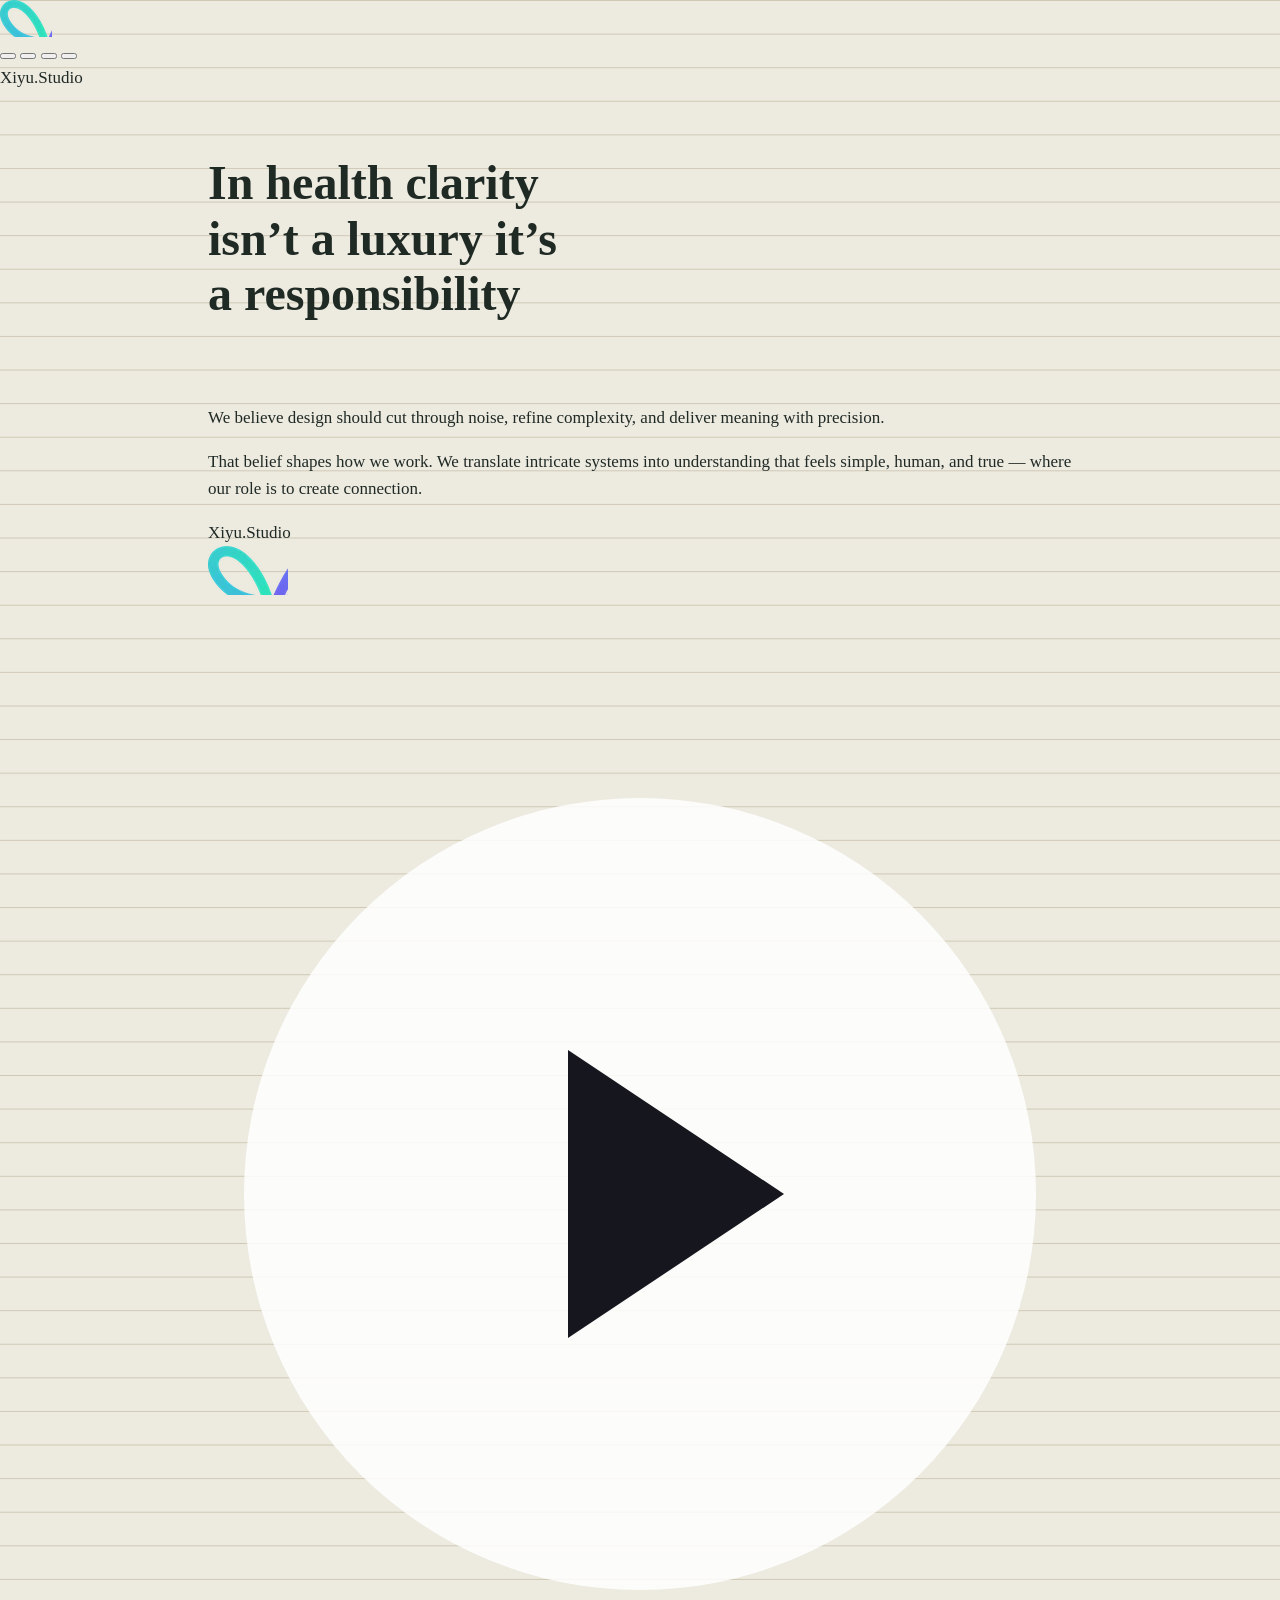
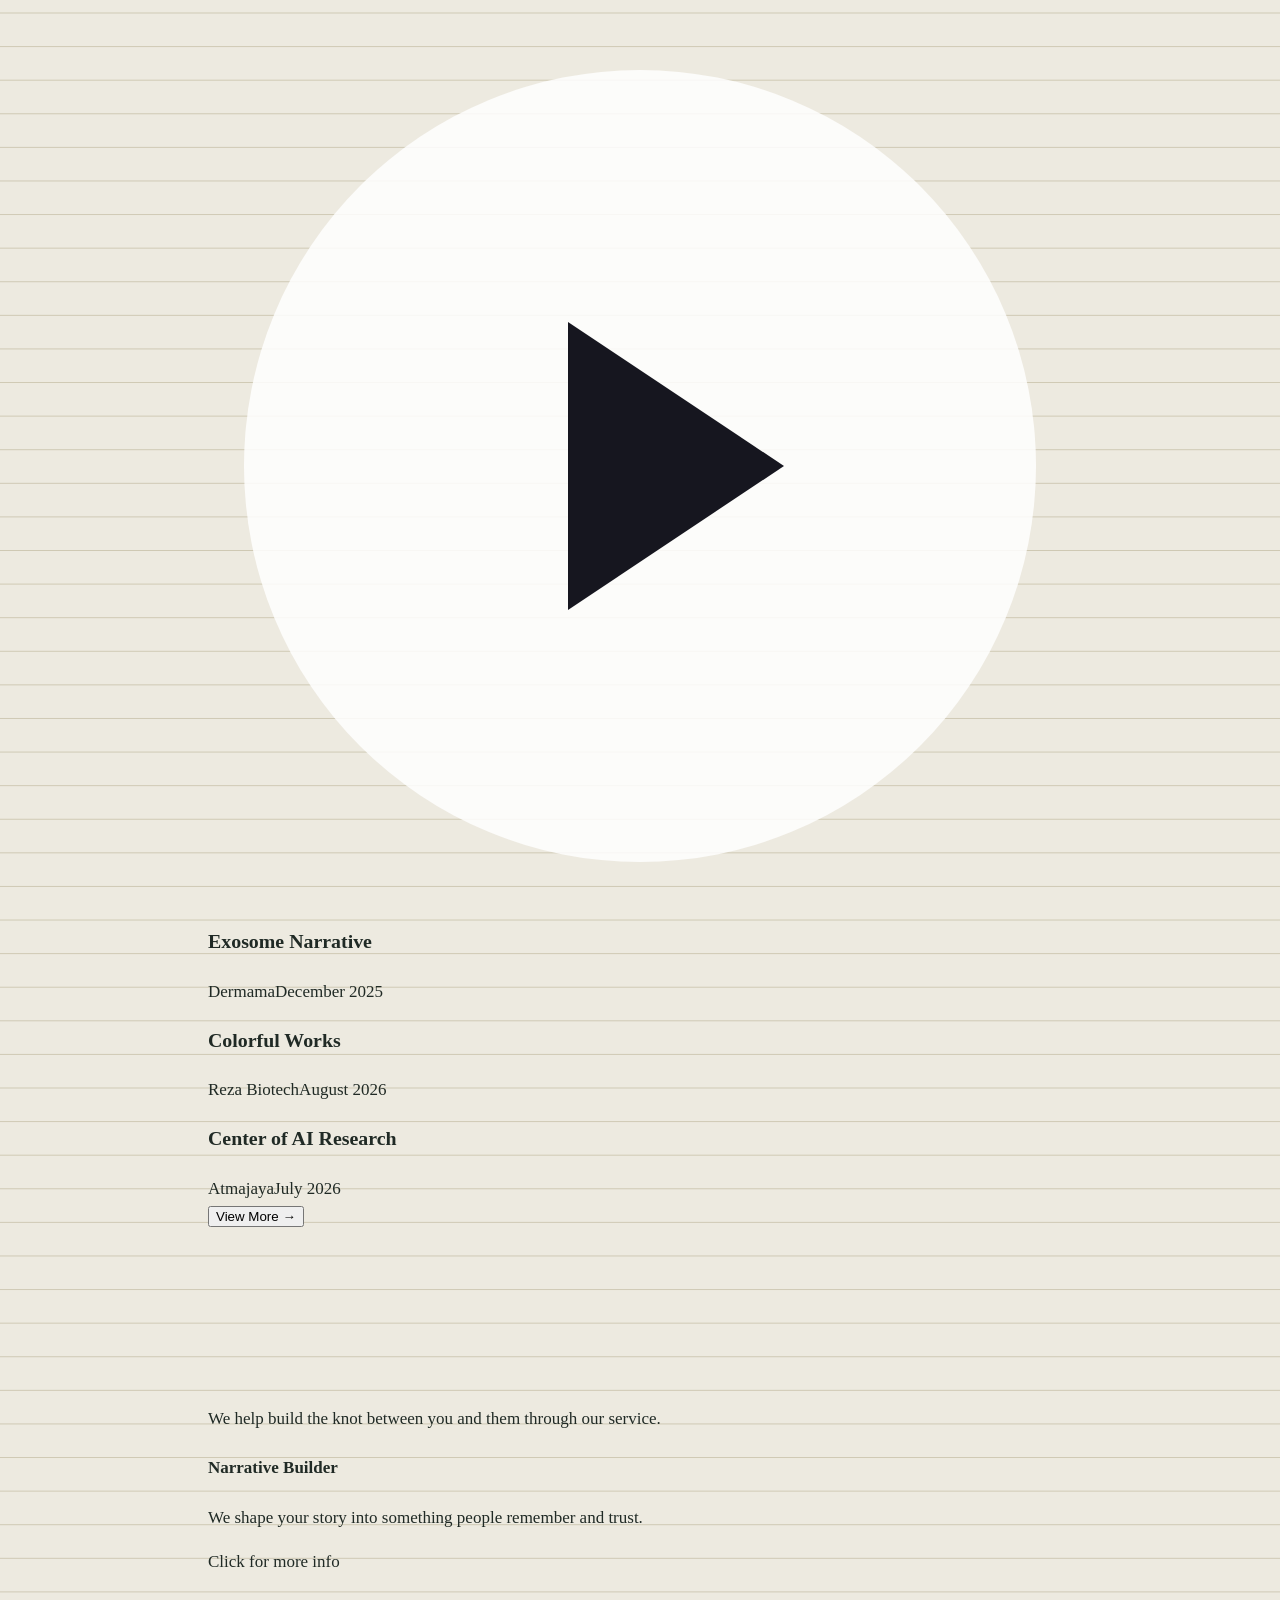
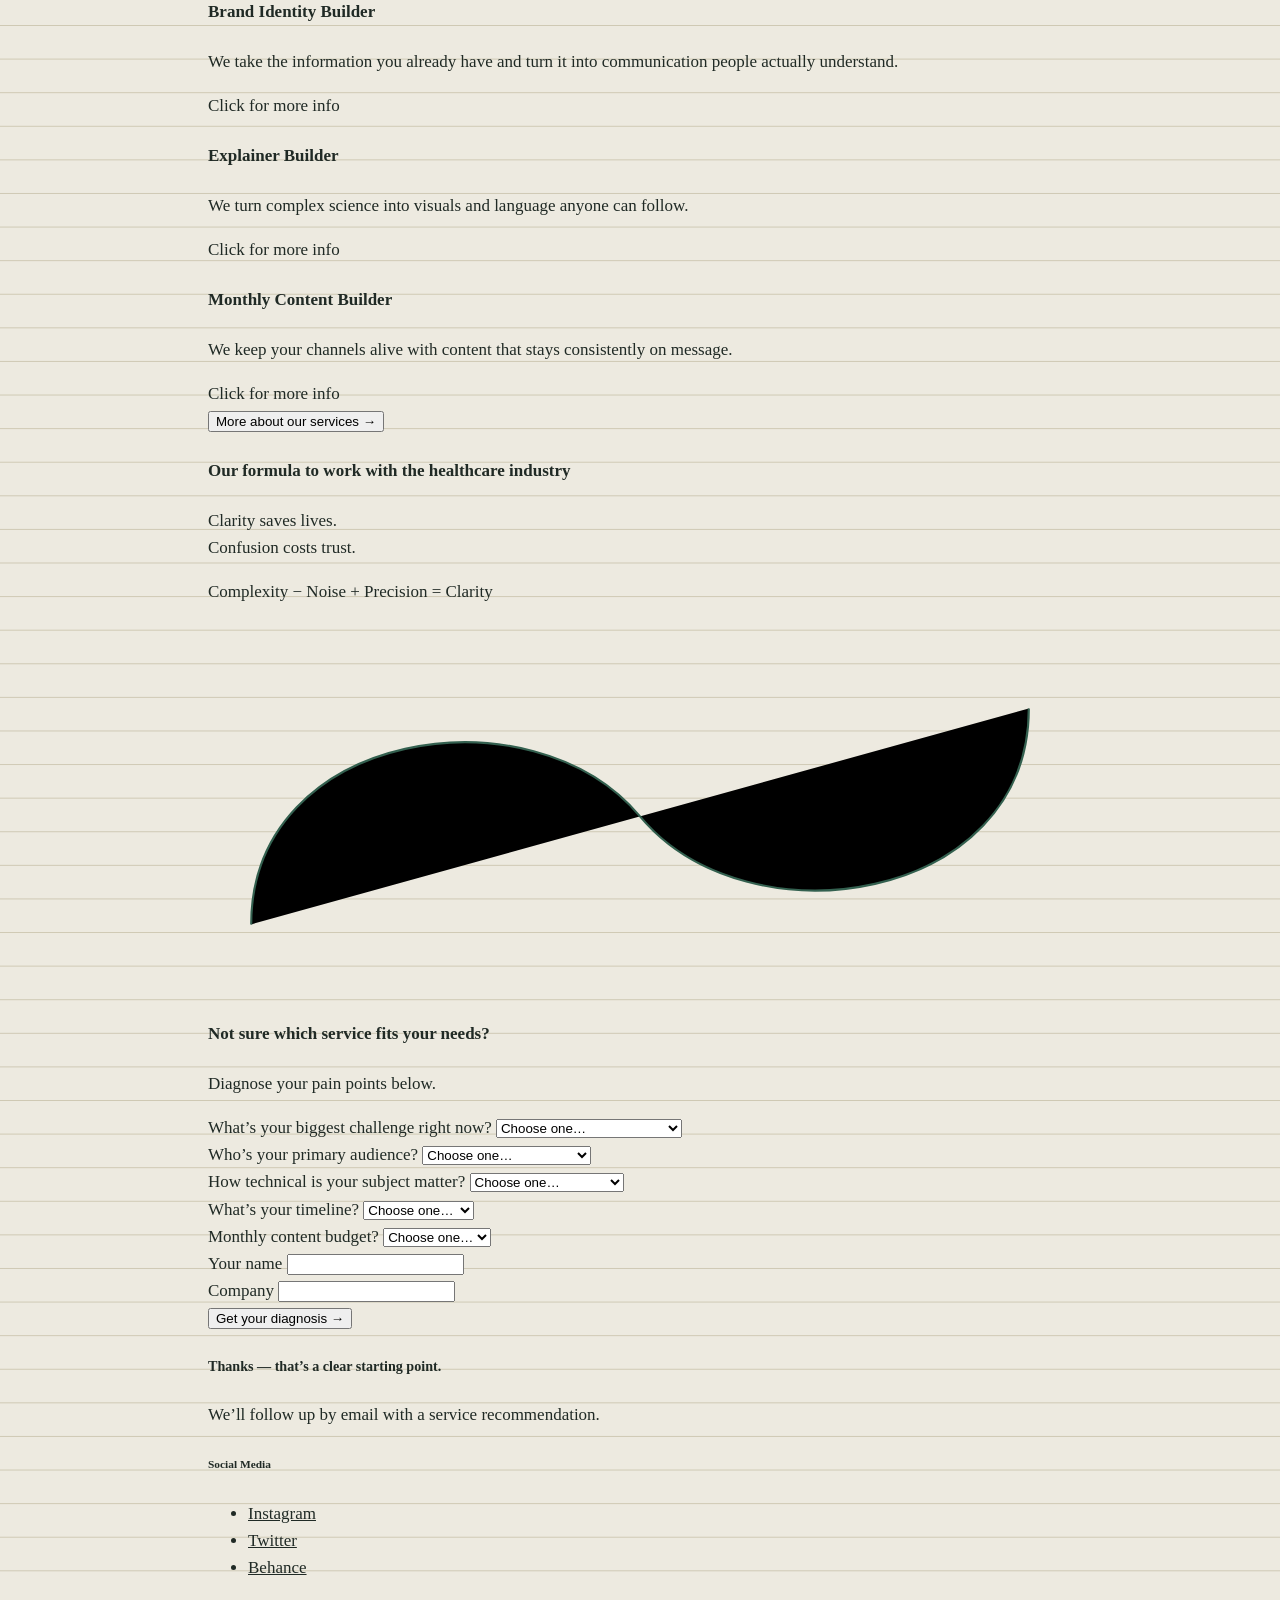
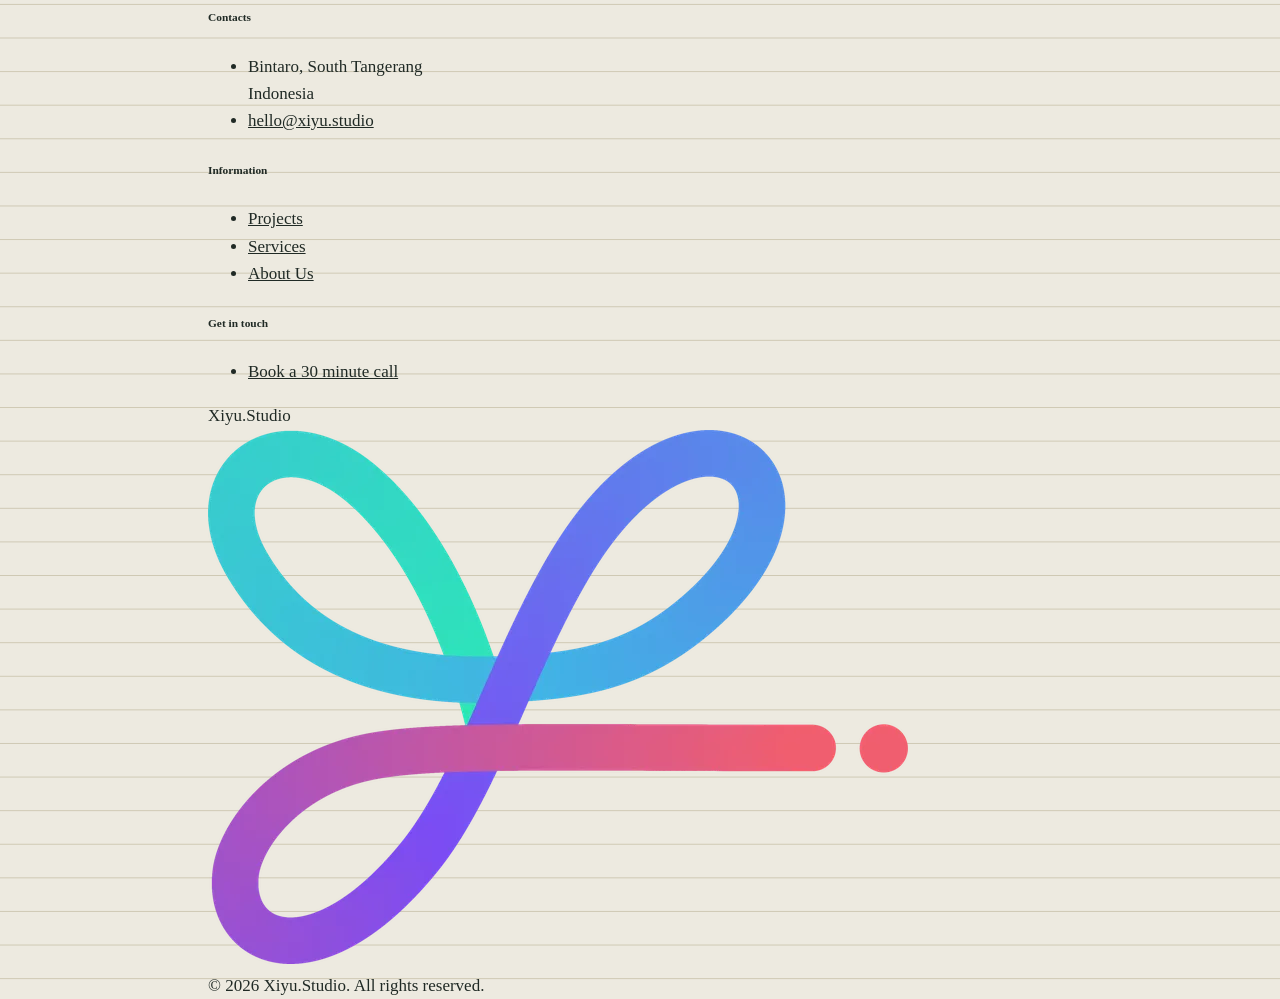
==== Xiyu trial index.html @ 810bcecb "Add files via upload" ====
<!DOCTYPE html>
<html lang="en">
<head>
<meta charset="UTF-8">
<meta name="viewport" content="width=device-width, initial-scale=1.0">
<title>Xiyu.Studio — Clarity in Healthcare Communication</title>
<link rel="icon" href="data:image/svg+xml,%3Csvg xmlns='http://www.w3.org/2000/svg' viewBox='0 0 100 60'%3E%3Cpath d='M10,30 C10,10 40,10 50,30 C60,50 90,50 90,30' fill='none' stroke='%23e8637a' stroke-width='10' stroke-linecap='round'/%3E%3C/svg%3E">
<link rel="preconnect" href="https://fonts.googleapis.com">
<link rel="preconnect" href="https://fonts.gstatic.com" crossorigin>
<link href="https://fonts.googleapis.com/css2?family=Inter:wght@300;400;500;600;700&display=swap" rel="stylesheet">
<link rel="stylesheet" href="style.css">
</head>
<body>

<header class="topbar">
  <div class="logo-mark" aria-hidden="true">
    <img src="[data-uri]" alt="" width="52" height="37" style="display:block;">
  </div>
  <nav class="dots" aria-label="Section navigation">
    <button data-target="portfolio" aria-label="Go to work"></button>
    <button data-target="services" aria-label="Go to services"></button>
    <button data-target="formula" aria-label="Go to approach"></button>
    <button data-target="diagnose" aria-label="Go to contact"></button>
  </nav>
  <div class="wordmark">Xiyu.Studio</div>
</header>

<main>

  <!-- HERO -->
  <section class="hero wrap">


    <h1 class="headline">
      <span class="line">In health</span>
      <span class="line big">clarity isn&rsquo;t <span class="pill-a">a</span> luxury</span>
      <span class="line">it&rsquo;s <span class="pill-a">a</span> responsibility</span>
    </h1>
  </section>

  <!-- INTRO -->
  <section class="intro wrap">
    <p>We believe design should cut through noise, refine complexity, and deliver meaning with precision.</p>
    <p>That belief shapes how we work. We translate intricate systems into understanding that feels simple, human, and true &mdash; where our role is to create connection.</p>
    <div class="mini-mark">Xiyu.Studio</div>
    <img class="intro-bow" src="[data-uri]" alt="Xiyu.Studio mark" width="80" height="49">
  </section>

  <!-- PORTFOLIO -->
  <section class="portfolio rail-section wrap" id="portfolio">
    <svg class="rail-svg" id="svgPortfolio">
      <defs>
        <linearGradient id="gradPortfolio" x1="0" y1="0" x2="0" y2="1" gradientUnits="objectBoundingBox">
          <stop offset="0%" stop-color="#e8637a"/>
          <stop offset="100%" stop-color="#6f63c9"/>
        </linearGradient>
      </defs>
      <path id="pathPortfolio" stroke="url(#gradPortfolio)"></path>
    </svg>

    <div class="portfolio-inner">
      <div class="thumbs" aria-hidden="true">
        <div class="thumb thumb-a">
          <span class="play"><svg viewBox="0 0 24 24"><circle cx="12" cy="12" r="11" fill="rgba(255,255,255,.85)"/><path d="M10 8l6 4-6 4z" fill="#16161f"/></svg></span>
        </div>
        <div class="thumb thumb-b"></div>
        <div class="thumb thumb-c">
          <span class="play"><svg viewBox="0 0 24 24"><circle cx="12" cy="12" r="11" fill="rgba(255,255,255,.85)"/><path d="M10 8l6 4-6 4z" fill="#16161f"/></svg></span>
        </div>
      </div>

      <div class="cards">
        <div class="card-row">
          <div class="rail-col"><span class="node-dot" data-node="port-0"></span></div>
          <article class="glass-card" data-card="port-0">
            <h3>Exosome Narrative</h3>
            <div class="meta-row"><span class="client">Dermama</span><time>December 2025</time></div>
          </article>
        </div>
        <div class="card-row">
          <div class="rail-col"><span class="node-dot" data-node="port-1"></span></div>
          <article class="glass-card" data-card="port-1">
            <h3>Colorful Works</h3>
            <div class="meta-row"><span class="client">Reza Biotech</span><time>August 2026</time></div>
          </article>
        </div>
        <div class="card-row">
          <div class="rail-col"><span class="node-dot" data-node="port-2"></span></div>
          <article class="glass-card" data-card="port-2">
            <h3>Center of AI Research</h3>
            <div class="meta-row"><span class="client">Atmajaya</span><time>July 2026</time></div>
          </article>
        </div>
      </div>
    </div>

    <div class="view-more-wrap">
      <button class="glass-pill">View More &rarr;</button>
    </div>
  </section>

  <!-- SERVICES (rail continues through knot text) -->
  <section class="services rail-section wrap" id="services">
    <svg class="rail-svg" id="svgServices">
      <defs>
        <linearGradient id="gradServices" x1="0" y1="0" x2="0" y2="1" gradientUnits="objectBoundingBox">
          <stop offset="0%" stop-color="#6f63c9"/>
          <stop offset="100%" stop-color="#2bb6a3"/>
        </linearGradient>
      </defs>
      <path id="pathServices" stroke="url(#gradServices)"></path>
    </svg>

    <div class="knot-text">
      <p>We help build the knot between you and them through our service.</p>
    </div>

    <!-- Narrative Builder: RIGHT side of ribbon -->
    <div class="service-row svc-row--right">
      <span class="node-dot" data-node="svc-0"></span>
      <div class="service-bar" data-card="svc-0" tabindex="0" role="button" aria-expanded="false">
        <h4>Narrative Builder</h4>
        <p class="desc">We shape your story into something people remember and trust.</p>
        <span class="more">Click for more info</span>
      </div>
    </div>

    <!-- Brand Identity Builder: LEFT side of ribbon (wider, featured) -->
    <div class="service-row svc-row--left">
      <span class="node-dot" data-node="svc-1"></span>
      <div class="service-bar" data-card="svc-1" tabindex="0" role="button" aria-expanded="false">
        <h4>Brand Identity Builder</h4>
        <p class="desc">We take the information you already have and turn it into communication people actually understand.</p>
        <span class="more">Click for more info</span>
      </div>
    </div>

    <!-- Explainer Builder: CENTER -->
    <div class="service-row svc-row--center">
      <span class="node-dot" data-node="svc-2"></span>
      <div class="service-bar" data-card="svc-2" tabindex="0" role="button" aria-expanded="false">
        <h4>Explainer Builder</h4>
        <p class="desc">We turn complex science into visuals and language anyone can follow.</p>
        <span class="more">Click for more info</span>
      </div>
    </div>

    <!-- Monthly Content Builder: CENTER -->
    <div class="service-row svc-row--center">
      <span class="node-dot" data-node="svc-3"></span>
      <div class="service-bar" data-card="svc-3" tabindex="0" role="button" aria-expanded="false">
        <h4>Monthly Content Builder</h4>
        <p class="desc">We keep your channels alive with content that stays consistently on message.</p>
        <span class="more">Click for more info</span>
      </div>
    </div>

    <div class="services-more">
      <button class="glass-pill">More about our services &rarr;</button>
    </div>
  </section>

  <!-- FORMULA -->
  <section class="formula wrap" id="formula">
    <div>
      <h4>Our formula to work with the healthcare industry</h4>
      <p class="sub">Clarity saves lives.<br>Confusion costs trust.</p>
    </div>
    <p class="equation">Complexity &minus; Noise + Precision = Clarity</p>
  </section>

  <!-- DECORATIVE LOOP -->
  <div class="loop-decor-wrap wrap" id="loopDecor">
    <svg viewBox="0 0 400 170" preserveAspectRatio="none">
      <path d="M20,140 C20,50 150,30 200,90 C250,150 380,130 380,40" stroke="var(--teal)"></path>
    </svg>
  </div>

  <!-- DIAGNOSE -->
  <section class="diagnose wrap" id="diagnose">

    <div class="diagnose-intro">
      <h4>Not sure which service fits your needs?</h4>
      <p>Diagnose your pain points below.</p>
    </div>

    <form class="diagnose-form" id="diagnoseForm">
      <div class="field">
        <label for="q1">What&rsquo;s your biggest challenge right now?</label>
        <select id="q1" required>
          <option value="" disabled selected>Choose one&hellip;</option>
          <option>Brand clarity</option>
          <option>Audience trust</option>
          <option>Content consistency</option>
          <option>Explaining complex science</option>
        </select>
      </div>
      <div class="field">
        <label for="q2">Who&rsquo;s your primary audience?</label>
        <select id="q2" required>
          <option value="" disabled selected>Choose one&hellip;</option>
          <option>Patients</option>
          <option>Investors</option>
          <option>Healthcare professionals</option>
          <option>General public</option>
        </select>
      </div>
      <div class="field">
        <label for="q3">How technical is your subject matter?</label>
        <select id="q3" required>
          <option value="" disabled selected>Choose one&hellip;</option>
          <option>Straightforward</option>
          <option>Moderately technical</option>
          <option>Highly technical</option>
          <option>Cutting-edge research</option>
        </select>
      </div>
      <div class="field">
        <label for="q4">What&rsquo;s your timeline?</label>
        <select id="q4" required>
          <option value="" disabled selected>Choose one&hellip;</option>
          <option>ASAP</option>
          <option>Within a month</option>
          <option>1&ndash;3 months</option>
          <option>Just exploring</option>
        </select>
      </div>
      <div class="field">
        <label for="q5">Monthly content budget?</label>
        <select id="q5" required>
          <option value="" disabled selected>Choose one&hellip;</option>
          <option>Under $2k</option>
          <option>$2k&ndash;5k</option>
          <option>$5k&ndash;10k</option>
          <option>$10k+</option>
        </select>
      </div>

      <div class="field-row">
        <div class="field">
          <label for="name">Your name</label>
          <input type="text" id="name" required>
        </div>
        <div class="field">
          <label for="company">Company</label>
          <input type="text" id="company" required>
        </div>
      </div>

      <button type="submit" class="submit-btn">Get your diagnosis &rarr;</button>

      <div class="form-success" id="formSuccess">
        <h5>Thanks &mdash; that&rsquo;s a clear starting point.</h5>
        <p>We&rsquo;ll follow up by email with a service recommendation.</p>
      </div>
    </form>
  </section>

</main>

<footer class="wrap">
  <div class="footer-cols">
    <div>
      <h6>Social Media</h6>
      <ul>
        <li><a href="#">Instagram</a></li>
        <li><a href="#">Twitter</a></li>
        <li><a href="#">Behance</a></li>
      </ul>
    </div>
    <div>
      <h6>Contacts</h6>
      <ul>
        <li>Bintaro, South Tangerang<br>Indonesia</li>
        <li><a href="mailto:hello@xiyu.studio">hello@xiyu.studio</a></li>
      </ul>
    </div>
    <div>
      <h6>Information</h6>
      <ul>
        <li><a href="#portfolio">Projects</a></li>
        <li><a href="#services">Services</a></li>
        <li><a href="#">About Us</a></li>
      </ul>
    </div>
    <div>
      <h6>Get in touch</h6>
      <ul>
        <li><a href="#diagnose">Book a 30 minute call</a></li>
      </ul>
    </div>
  </div>

  <div class="footer-mark-text">Xiyu.Studio</div>
  <div class="footer-logo-wrap" aria-label="Xiyu.Studio logo mark">
    <img class="footer-logo-img" src="[data-uri]" alt="Xiyu.Studio logo">
  </div>
  <div class="footer-bottom">&copy; 2026 Xiyu.Studio. All rights reserved.</div>
</footer>

<script src="main.js"></script>

</body>
</html>
---- style.css ----
/* ---------- tokens ---------- */
:root {
  --paper: #EDEAE0;
  --paper-deep: #E3DFD0;
  --card: #FBFAF5;
  --ink: #202A25;
  --ink-soft: #4B564F;
  --red: #A63D2F;
  --gold: #B5842A;
  --teal: #33604F;
  --line: #CFC9B4;
  --mono: "IBM Plex Mono", ui-monospace, "SFMono-Regular", monospace;
  --serif: "Source Serif 4", Georgia, serif;
  --radius: 3px;
}

* { box-sizing: border-box; }

html { scroll-behavior: smooth; }

body {
  margin: 0;
  background: var(--paper);
  background-image:
    linear-gradient(var(--line) 1px, transparent 1px);
  background-size: 100% 2.1rem;
  color: var(--ink);
  font-family: var(--serif);
  font-size: 17px;
  line-height: 1.6;
  -webkit-font-smoothing: antialiased;
}

.wrap {
  max-width: 920px;
  margin: 0 auto;
  padding: 0 1.75rem;
}

.visually-hidden {
  position: absolute;
  width: 1px; height: 1px;
  overflow: hidden;
  clip: rect(0 0 0 0);
  white-space: nowrap;
}

a { color: inherit; }

:focus-visible {
  outline: 2px solid var(--red);
  outline-offset: 3px;
}

/* ---------- header ---------- */
.site-header {
  border-bottom: 1px solid var(--line);
  background: var(--paper-deep);
  padding: 1.4rem 0;
}

.header-row {
  display: flex;
  align-items: baseline;
  justify-content: space-between;
  flex-wrap: wrap;
  gap: 0.3rem 1rem;
}

.mark {
  display: flex;
  align-items: baseline;
  gap: 0.5rem;
  font-family: var(--mono);
}

.mark-glyph {
  color: var(--red);
  font-size: 1.3rem;
}

.mark-text {
  font-weight: 600;
  letter-spacing: 0.02em;
  font-size: 1.15rem;
}

.tagline {
  margin: 0;
  font-family: var(--mono);
  font-size: 0.85rem;
  color: var(--ink-soft);
}

/* ---------- hero ---------- */
.hero {
  padding: 4rem 1.75rem 3rem;
}

.hero h1 {
  font-family: var(--serif);
  font-weight: 600;
  font-size: clamp(2rem, 4.5vw, 3rem);
  line-height: 1.15;
  margin: 0 0 1.1rem;
  max-width: 16ch;
}

.hero-sub {
  max-width: 56ch;
  color: var(--ink-soft);
  font-size: 1.05rem;
  margin: 0 0 2.2rem;
}

.translator {
  display: flex;
  gap: 0.6rem;
  max-width: 560px;
  flex-wrap: wrap;
}

.translator input {
  flex: 1 1 300px;
  padding: 0.85rem 1rem;
  font-family: var(--mono);
  font-size: 0.95rem;
  border: 1px solid var(--ink);
  background: var(--card);
  color: var(--ink);
  border-radius: var(--radius);
}

.translator input::placeholder { color: #9A9484; }

.translator button {
  padding: 0.85rem 1.5rem;
  font-family: var(--mono);
  font-weight: 600;
  font-size: 0.9rem;
  letter-spacing: 0.02em;
  background: var(--red);
  color: var(--card);
  border: 1px solid var(--red);
  border-radius: var(--radius);
  cursor: pointer;
  transition: background 0.15s ease;
}

.translator button:hover { background: #8B2F23; }

.hero-hint {
  margin-top: 1rem;
  font-family: var(--mono);
  font-size: 0.82rem;
  color: var(--ink-soft);
  max-width: 50ch;
}

.translation-result { margin-top: 1.6rem; }

.result-card {
  background: var(--card);
  border: 1px solid var(--ink);
  border-left: 6px solid var(--teal);
  border-radius: var(--radius);
  padding: 1.4rem 1.6rem;
  max-width: 560px;
  position: relative;
}

.result-tag {
  display: inline-block;
  font-family: var(--mono);
  font-size: 0.72rem;
  letter-spacing: 0.06em;
  text-transform: uppercase;
  color: var(--teal);
  border: 1px solid var(--teal);
  border-radius: 999px;
  padding: 0.15rem 0.6rem;
  margin-bottom: 0.7rem;
}

.result-card h2 {
  font-family: var(--mono);
  font-size: 1.3rem;
  margin: 0 0 0.6rem;
}

.result-plain {
  font-size: 1.05rem;
  margin: 0 0 0.8rem;
}

.result-sentence {
  font-style: italic;
  color: var(--ink-soft);
  margin: 0;
  font-size: 0.95rem;
}

/* ---------- section shared ---------- */
.section-head h2 {
  font-family: var(--mono);
  font-size: 1.5rem;
  margin: 0 0 0.4rem;
}

.section-head p {
  color: var(--ink-soft);
  max-width: 60ch;
  margin: 0 0 1.8rem;
}

.browser, .rewrite {
  padding: 3rem 1.75rem;
  border-top: 1px solid var(--line);
}

/* ---------- tabs ---------- */
.tabs {
  display: flex;
  flex-wrap: wrap;
  gap: 0.5rem;
  margin-bottom: 1.8rem;
}

.tab {
  font-family: var(--mono);
  font-size: 0.82rem;
  padding: 0.5rem 0.9rem;
  border: 1px solid var(--ink);
  background: transparent;
  color: var(--ink);
  border-radius: 999px;
  cursor: pointer;
}

.tab.active {
  background: var(--ink);
  color: var(--paper);
}

/* ---------- index cards ---------- */
.card-grid {
  display: grid;
  grid-template-columns: repeat(auto-fill, minmax(230px, 1fr));
  gap: 1.1rem;
}

.index-card {
  all: unset;
  cursor: pointer;
  perspective: 1000px;
  height: 168px;
  border-radius: var(--radius);
}

.punch {
  position: absolute;
  top: 0.7rem;
  left: 0.7rem;
  width: 10px;
  height: 10px;
  border-radius: 50%;
  background: var(--paper);
  border: 1px solid var(--line);
  z-index: 2;
}

.card-inner {
  position: relative;
  width: 100%;
  height: 100%;
  display: block;
  transform-style: preserve-3d;
  transition: transform 0.5s cubic-bezier(0.4, 0.15, 0.2, 1);
}

.index-card.flipped .card-inner {
  transform: rotateY(180deg);
}

.card-face {
  position: absolute;
  inset: 0;
  backface-visibility: hidden;
  border: 1px solid var(--ink);
  border-radius: var(--radius);
  background: var(--card);
  padding: 1.3rem 1.1rem 1rem 1.5rem;
  display: flex;
  flex-direction: column;
  text-align: left;
}

.card-front {
  border-top: 5px solid var(--red);
}

.card-cat {
  font-family: var(--mono);
  font-size: 0.68rem;
  letter-spacing: 0.06em;
  text-transform: uppercase;
  color: var(--red);
  margin-bottom: 0.6rem;
}

.card-term {
  font-family: var(--mono);
  font-weight: 600;
  font-size: 1.05rem;
  line-height: 1.3;
  flex: 1;
}

.card-flip-hint {
  font-family: var(--mono);
  font-size: 0.7rem;
  color: var(--ink-soft);
}

.card-back {
  transform: rotateY(180deg);
  border-top: 5px solid var(--teal);
  justify-content: center;
}

.card-plain {
  font-family: var(--serif);
  font-size: 1rem;
  color: var(--ink);
}

/* ---------- rewrite ---------- */
.rewrite-panel {
  background: var(--card);
  border: 1px solid var(--ink);
  border-radius: var(--radius);
  padding: 1.8rem 2rem;
}

.rewrite-original p {
  margin: 0;
  font-family: var(--serif);
  font-size: 1.05rem;
  line-height: 1.8;
}

.jargon {
  position: relative;
  color: var(--red);
  text-decoration: underline;
  text-decoration-style: dotted;
  text-underline-offset: 3px;
  cursor: pointer;
  font-style: italic;
}

.jargon-tip {
  position: absolute;
  left: 0;
  bottom: calc(100% + 8px);
  min-width: 220px;
  max-width: 280px;
  background: var(--ink);
  color: var(--paper);
  font-family: var(--mono);
  font-style: normal;
  font-size: 0.78rem;
  line-height: 1.5;
  padding: 0.6rem 0.75rem;
  border-radius: var(--radius);
  opacity: 0;
  transform: translateY(4px);
  pointer-events: none;
  transition: opacity 0.15s ease, transform 0.15s ease;
  z-index: 3;
}

.jargon.open .jargon-tip,
.jargon:hover .jargon-tip,
.jargon:focus-visible .jargon-tip {
  opacity: 1;
  transform: translateY(0);
}

.reveal-btn {
  margin-top: 1.6rem;
  font-family: var(--mono);
  font-size: 0.85rem;
  font-weight: 600;
  padding: 0.75rem 1.2rem;
  background: transparent;
  border: 1px solid var(--teal);
  color: var(--teal);
  border-radius: var(--radius);
  cursor: pointer;
}

.reveal-btn:hover { background: var(--teal); color: var(--card); }

.reveal-btn.is-open {
  background: var(--teal);
  color: var(--card);
}

.rewrite-plain {
  margin-top: 1.4rem;
  padding-top: 1.4rem;
  border-top: 1px dashed var(--line);
}

.rewrite-plain p {
  margin: 0;
  font-size: 1.05rem;
  color: var(--ink);
}

/* ---------- footer ---------- */
.site-footer {
  border-top: 1px solid var(--line);
  background: var(--paper-deep);
  padding: 2rem 0;
  margin-top: 1rem;
}

.footer-row p {
  margin: 0 0 0.6rem;
  color: var(--ink-soft);
  font-size: 0.9rem;
  max-width: 68ch;
}

.footer-glyph {
  font-family: var(--mono);
  color: var(--red) !important;
  font-size: 0.8rem !important;
}

/* ---------- responsive ---------- */
@media (max-width: 560px) {
  .hero { padding: 3rem 1.25rem 2.5rem; }
  .browser, .rewrite { padding: 2.5rem 1.25rem; }
  .translator { flex-direction: column; }
  .translator button { width: 100%; }
  .jargon-tip { left: -20px; min-width: 200px; }
}

/* ---------- reduced motion ---------- */
@media (prefers-reduced-motion: reduce) {
  html { scroll-behavior: auto; }
  .card-inner { transition: none; }
  .jargon-tip { transition: none; }
}
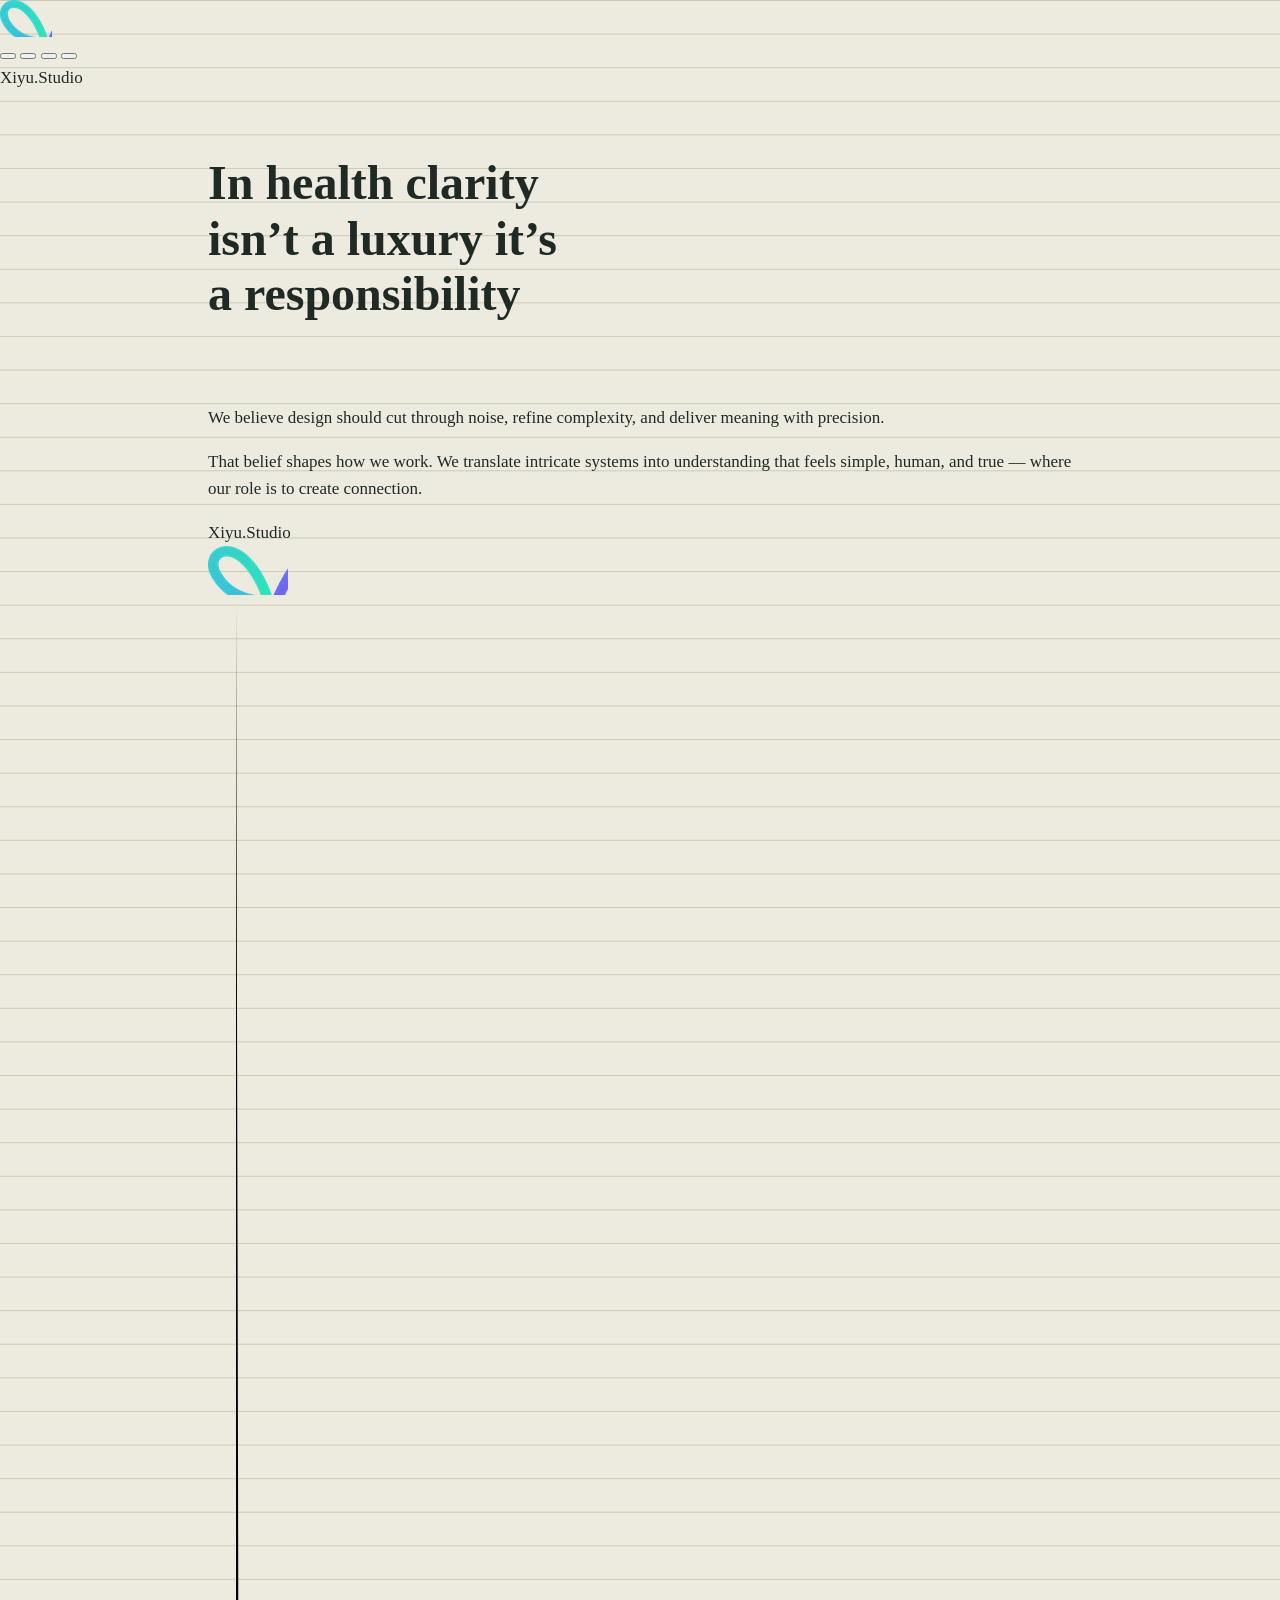
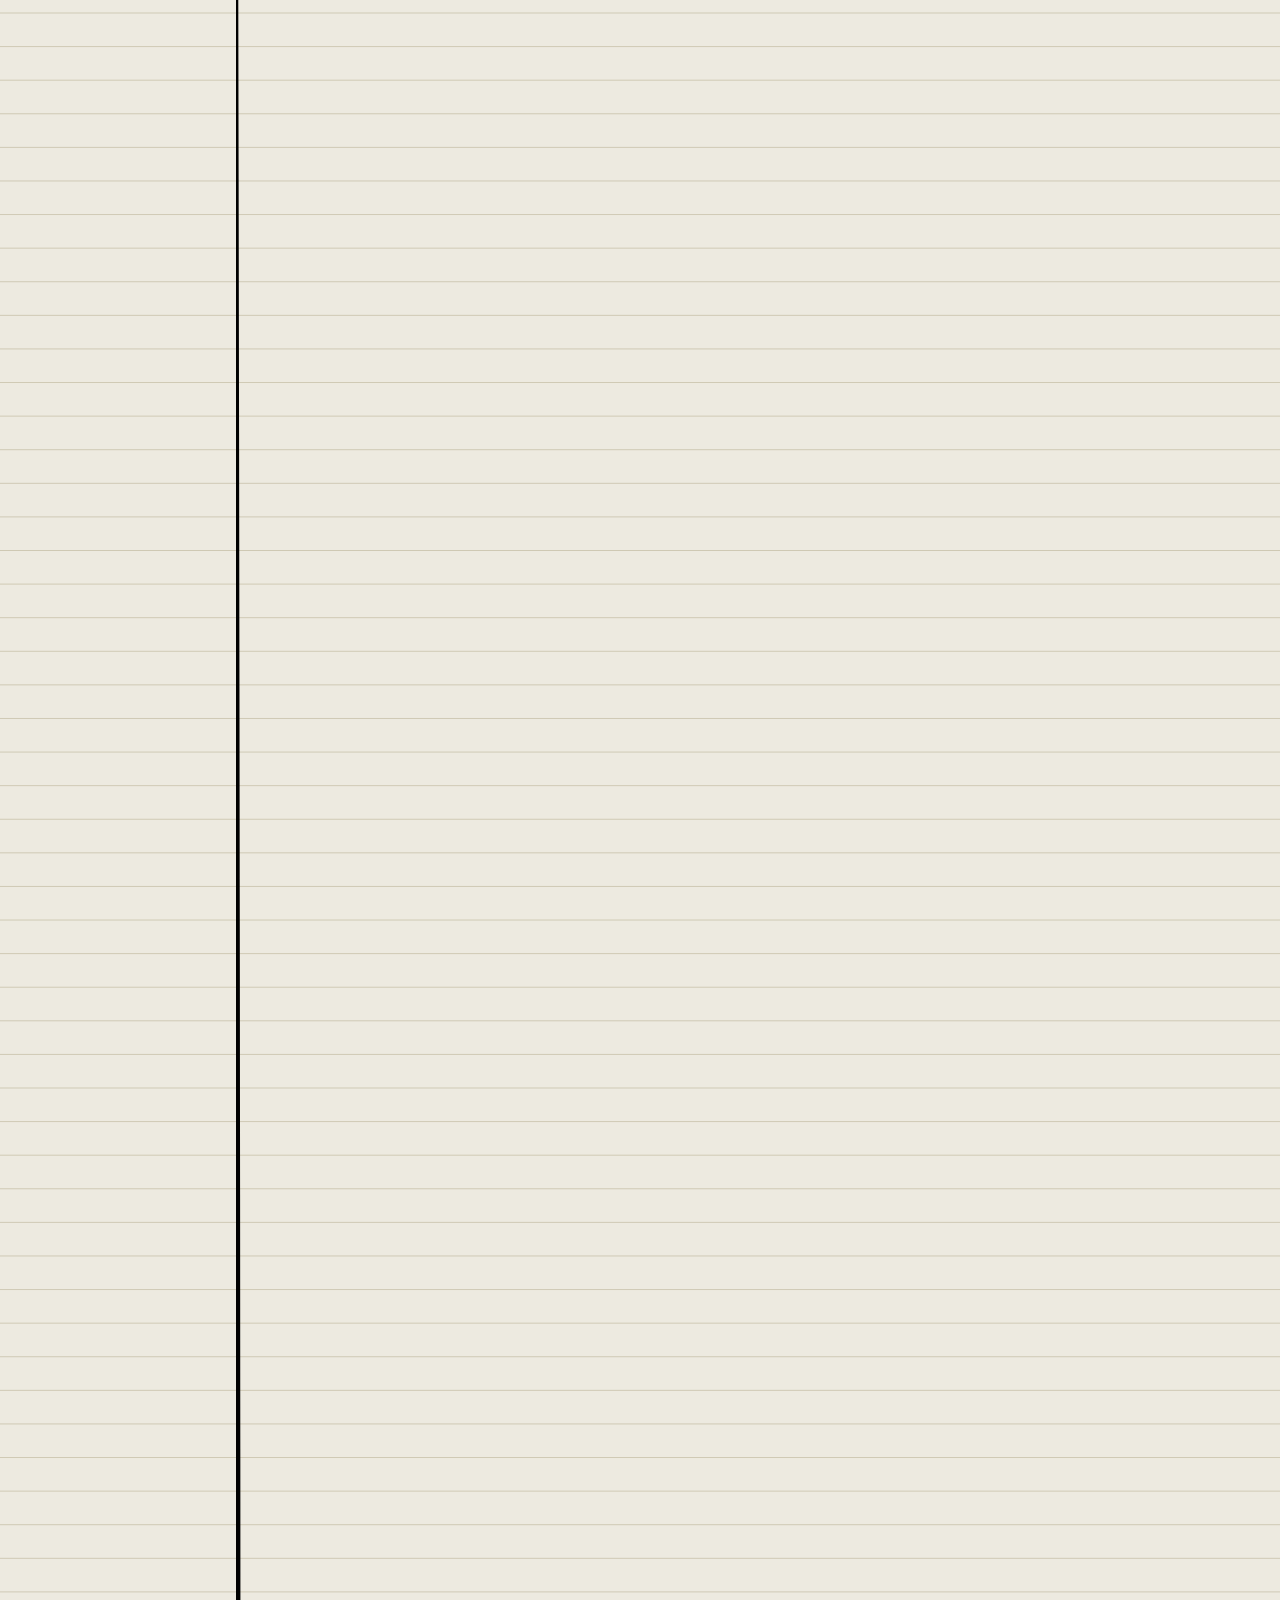
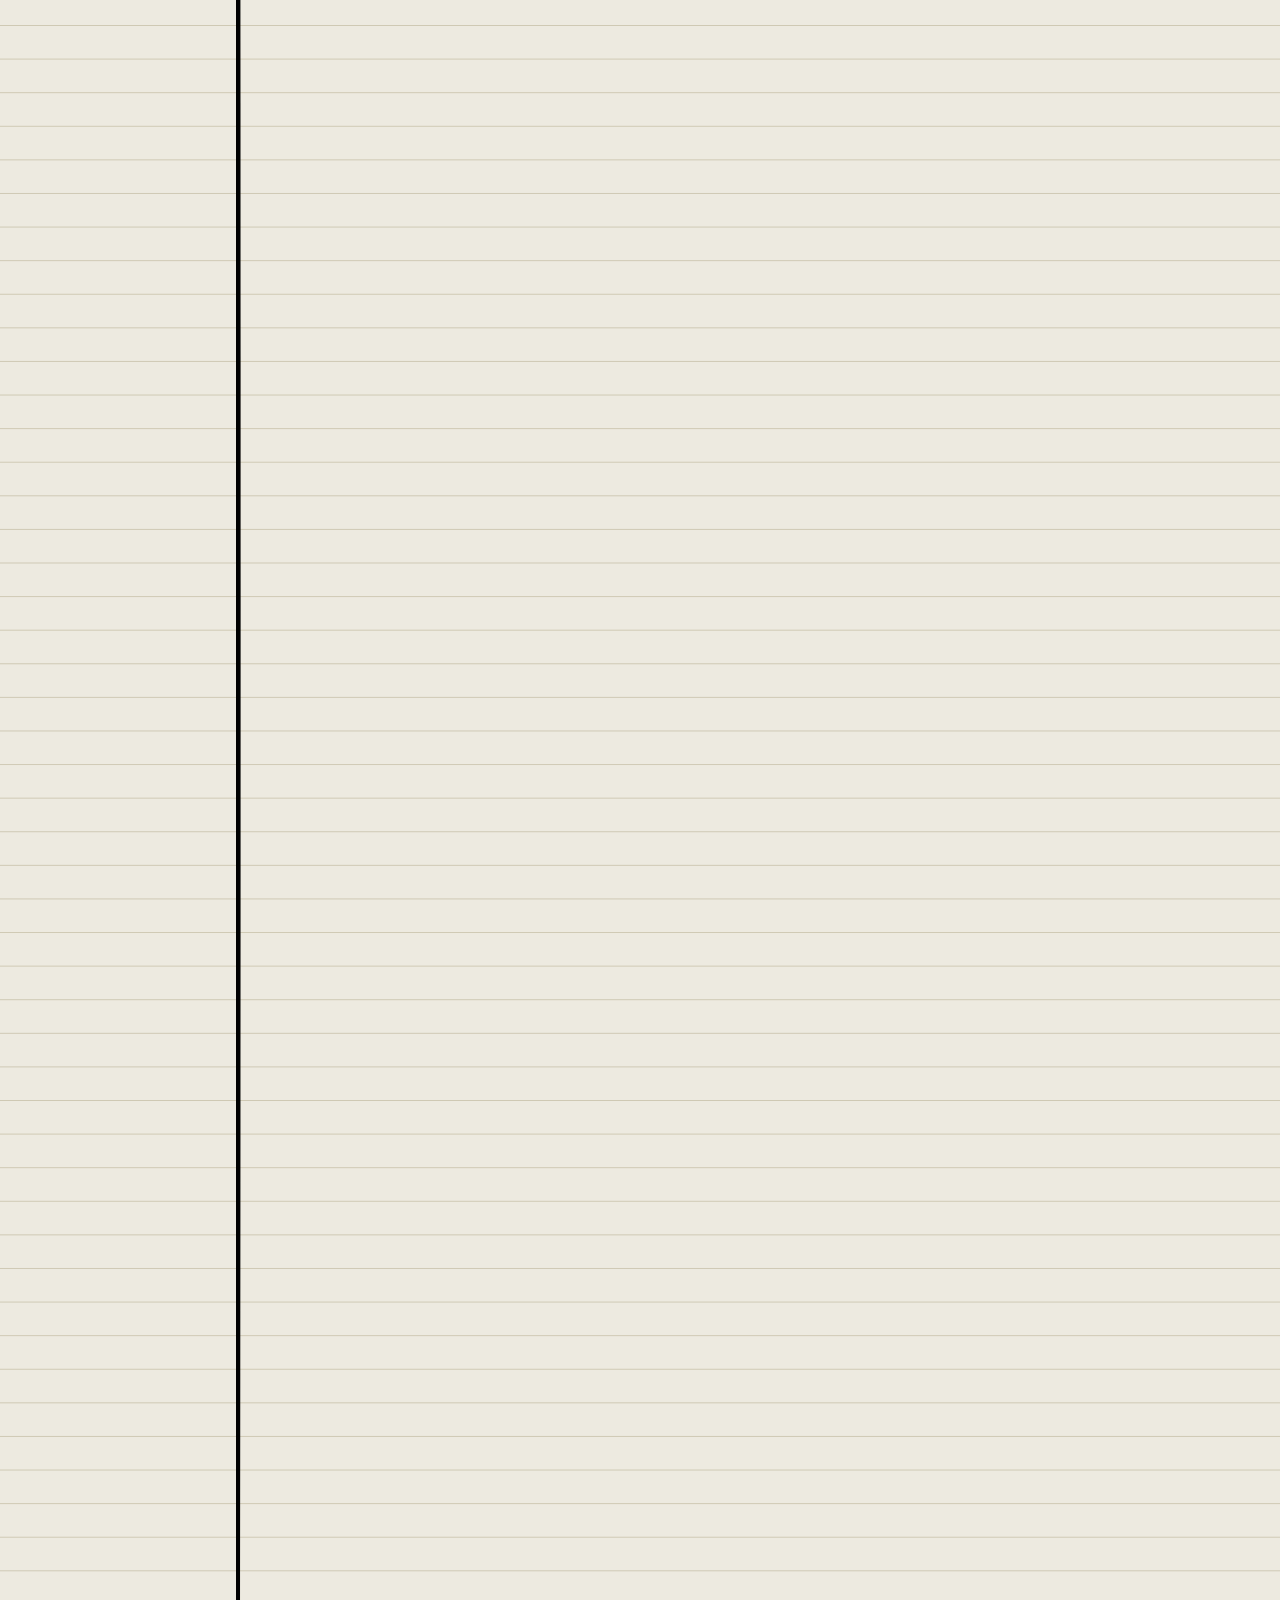
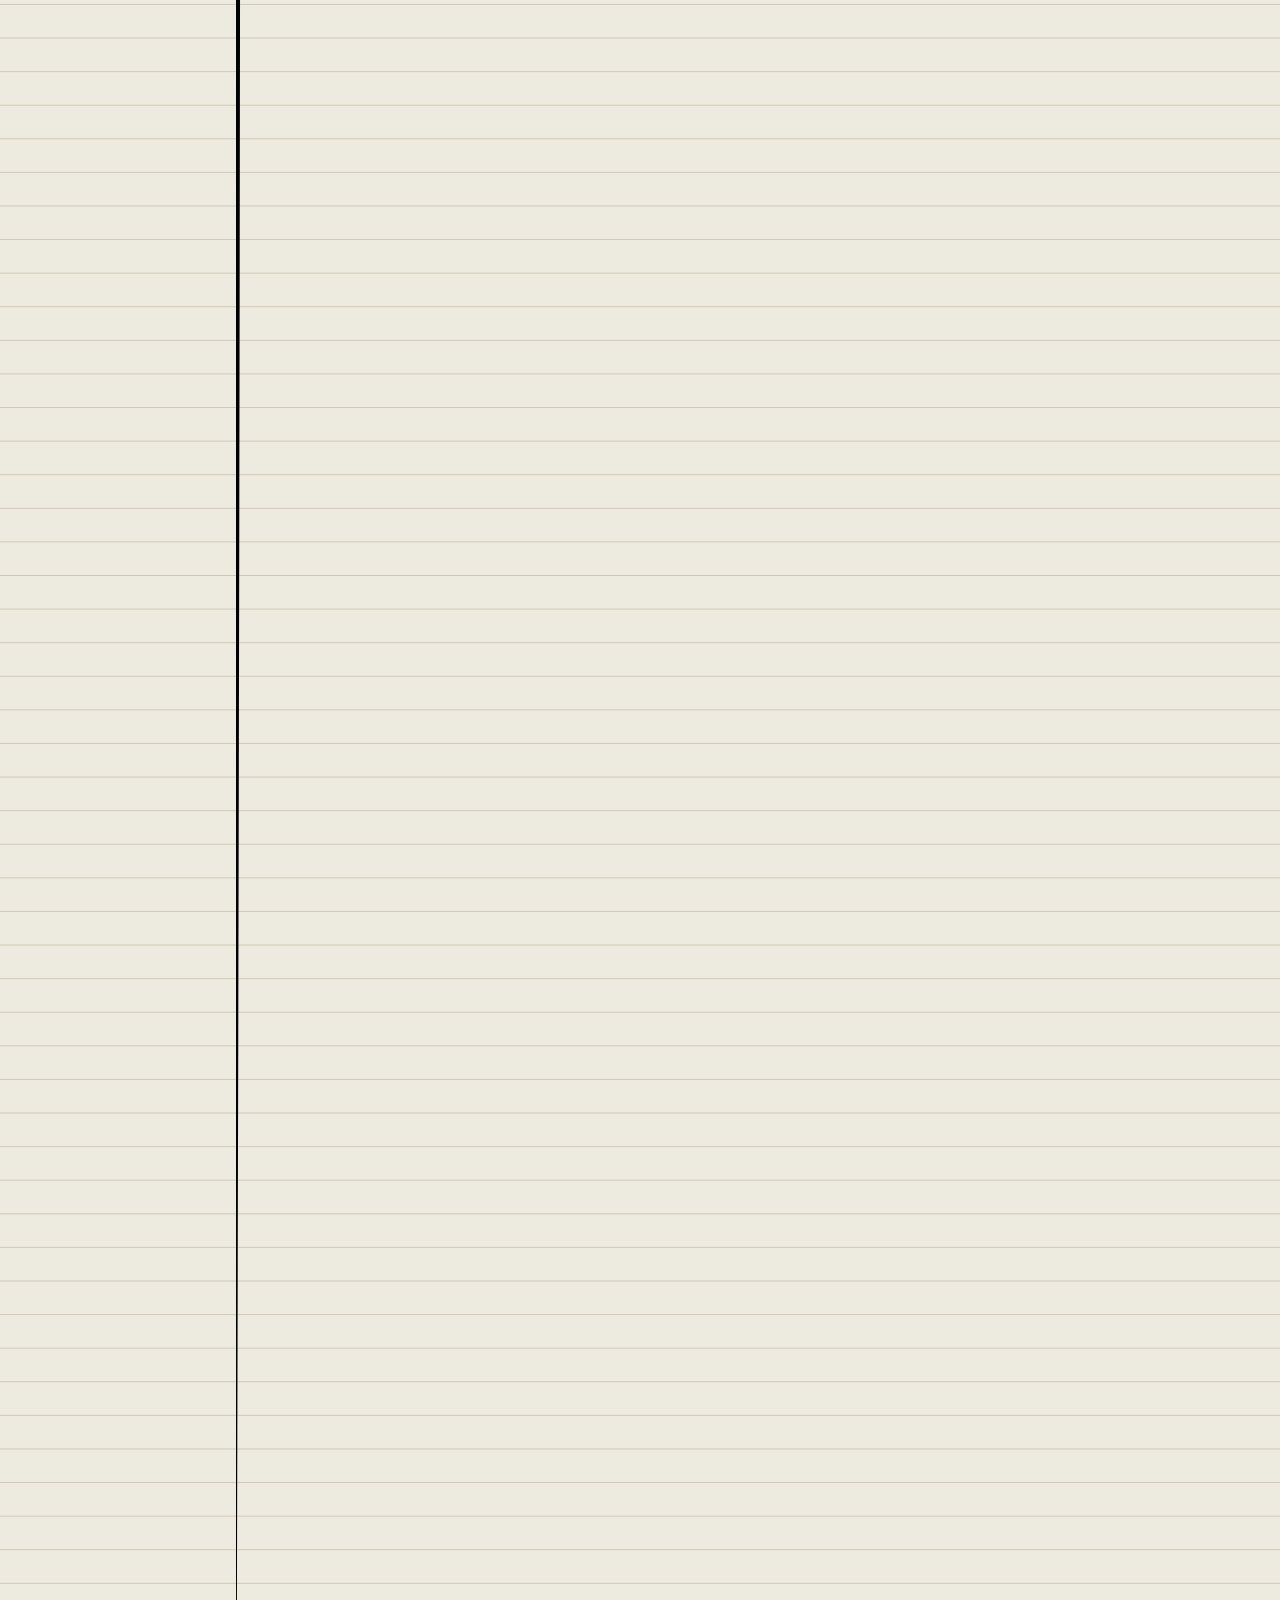
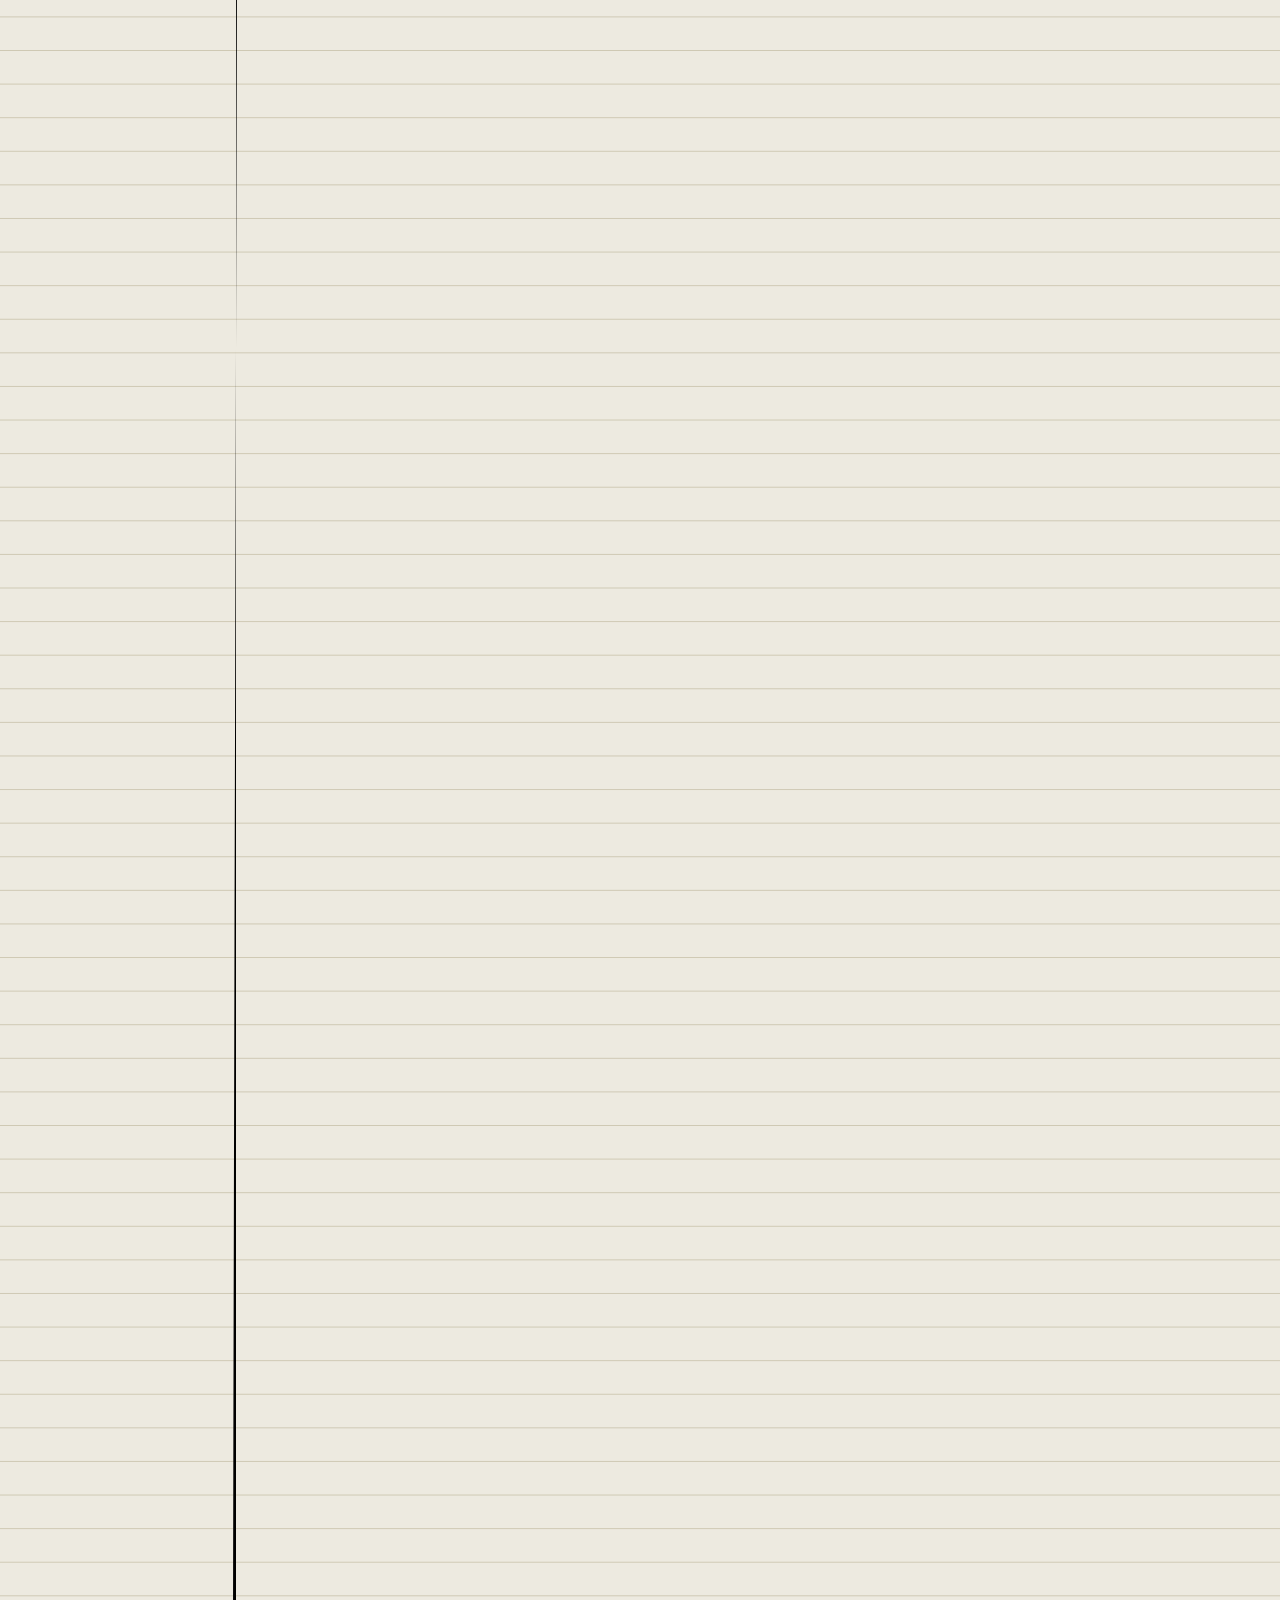
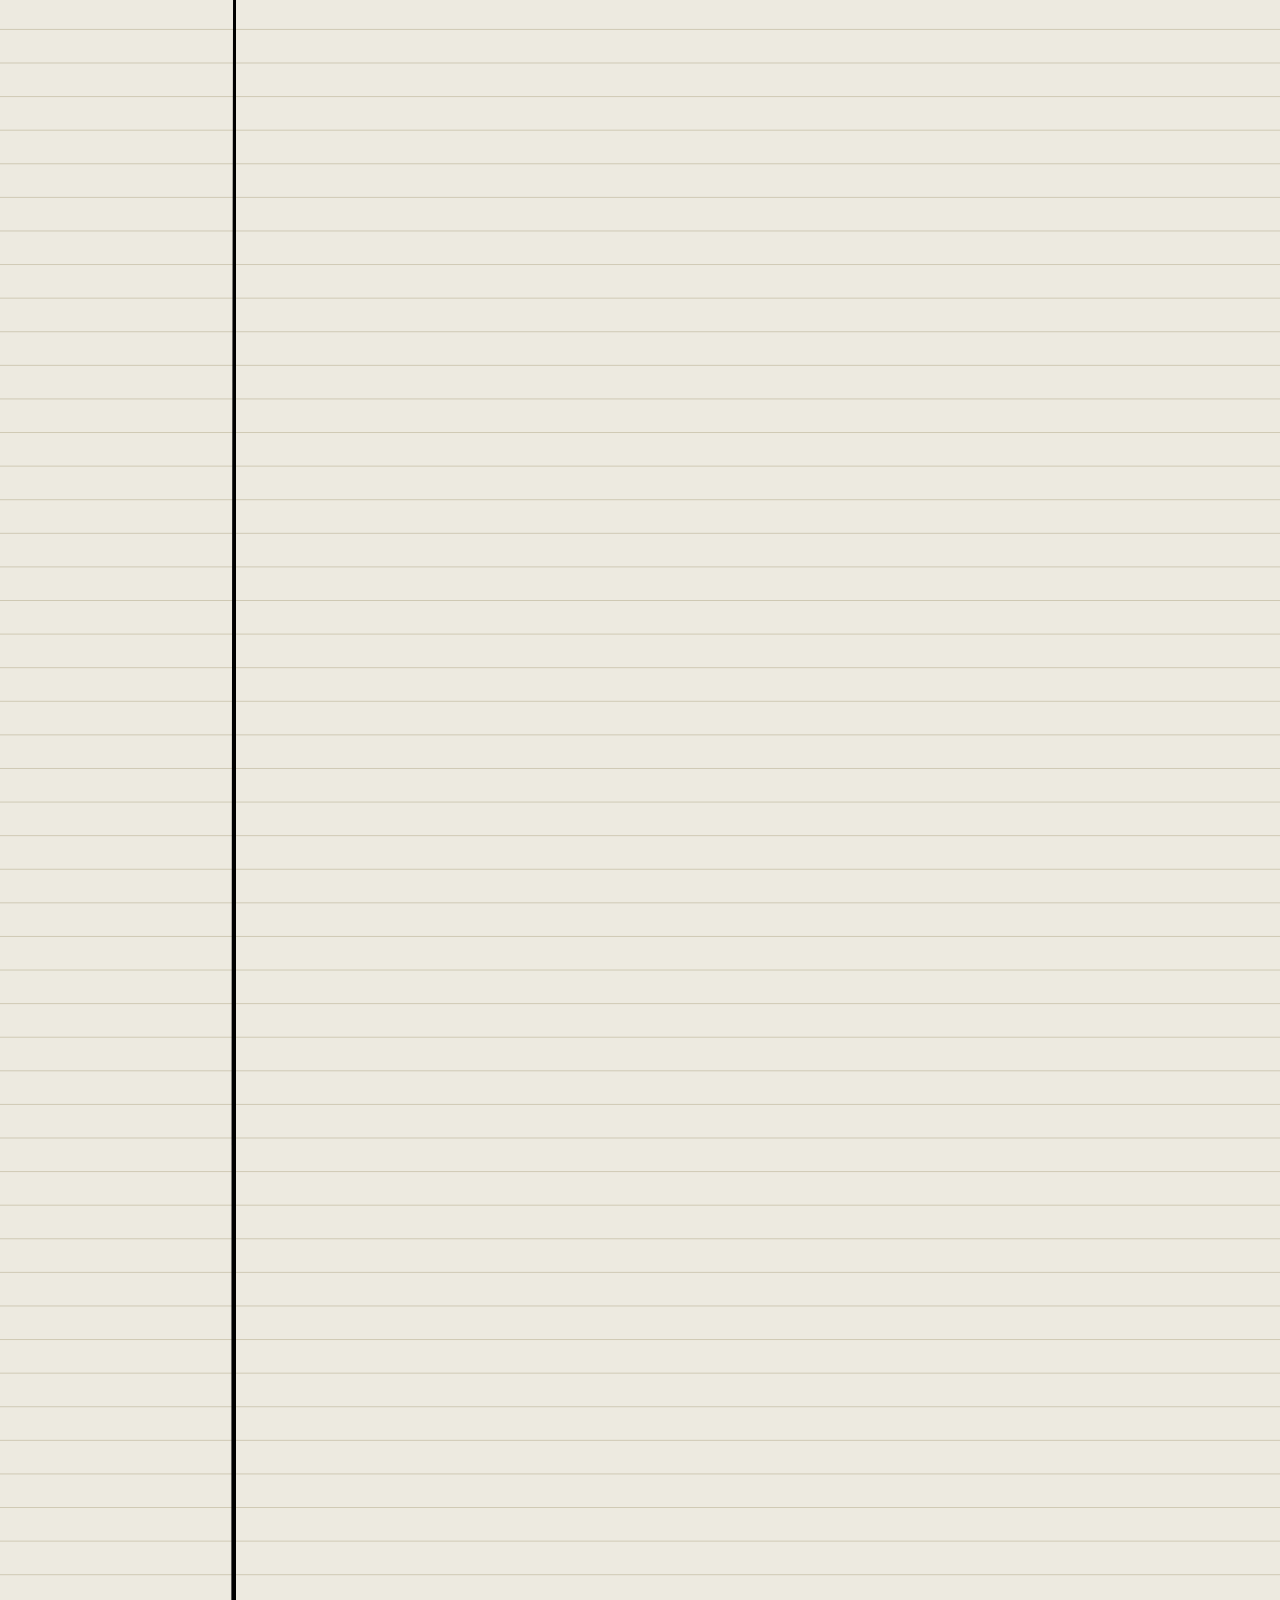
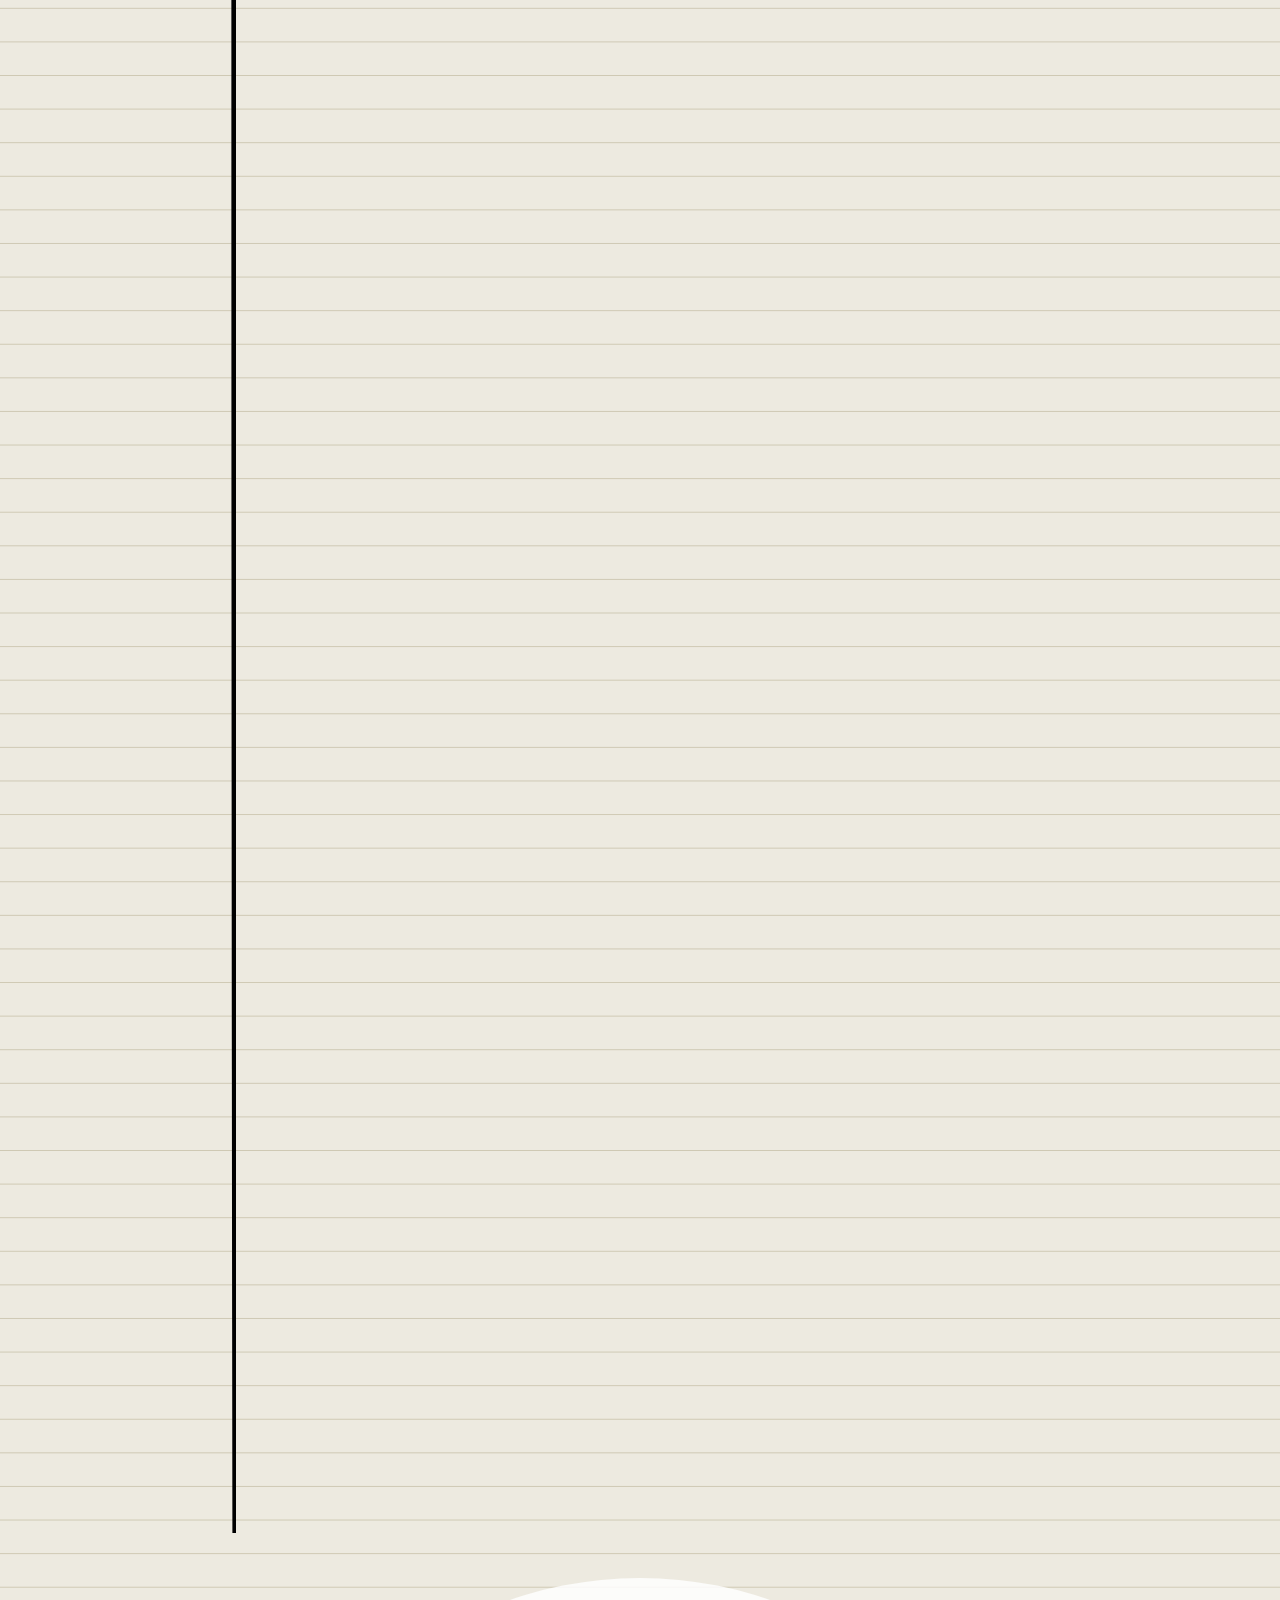
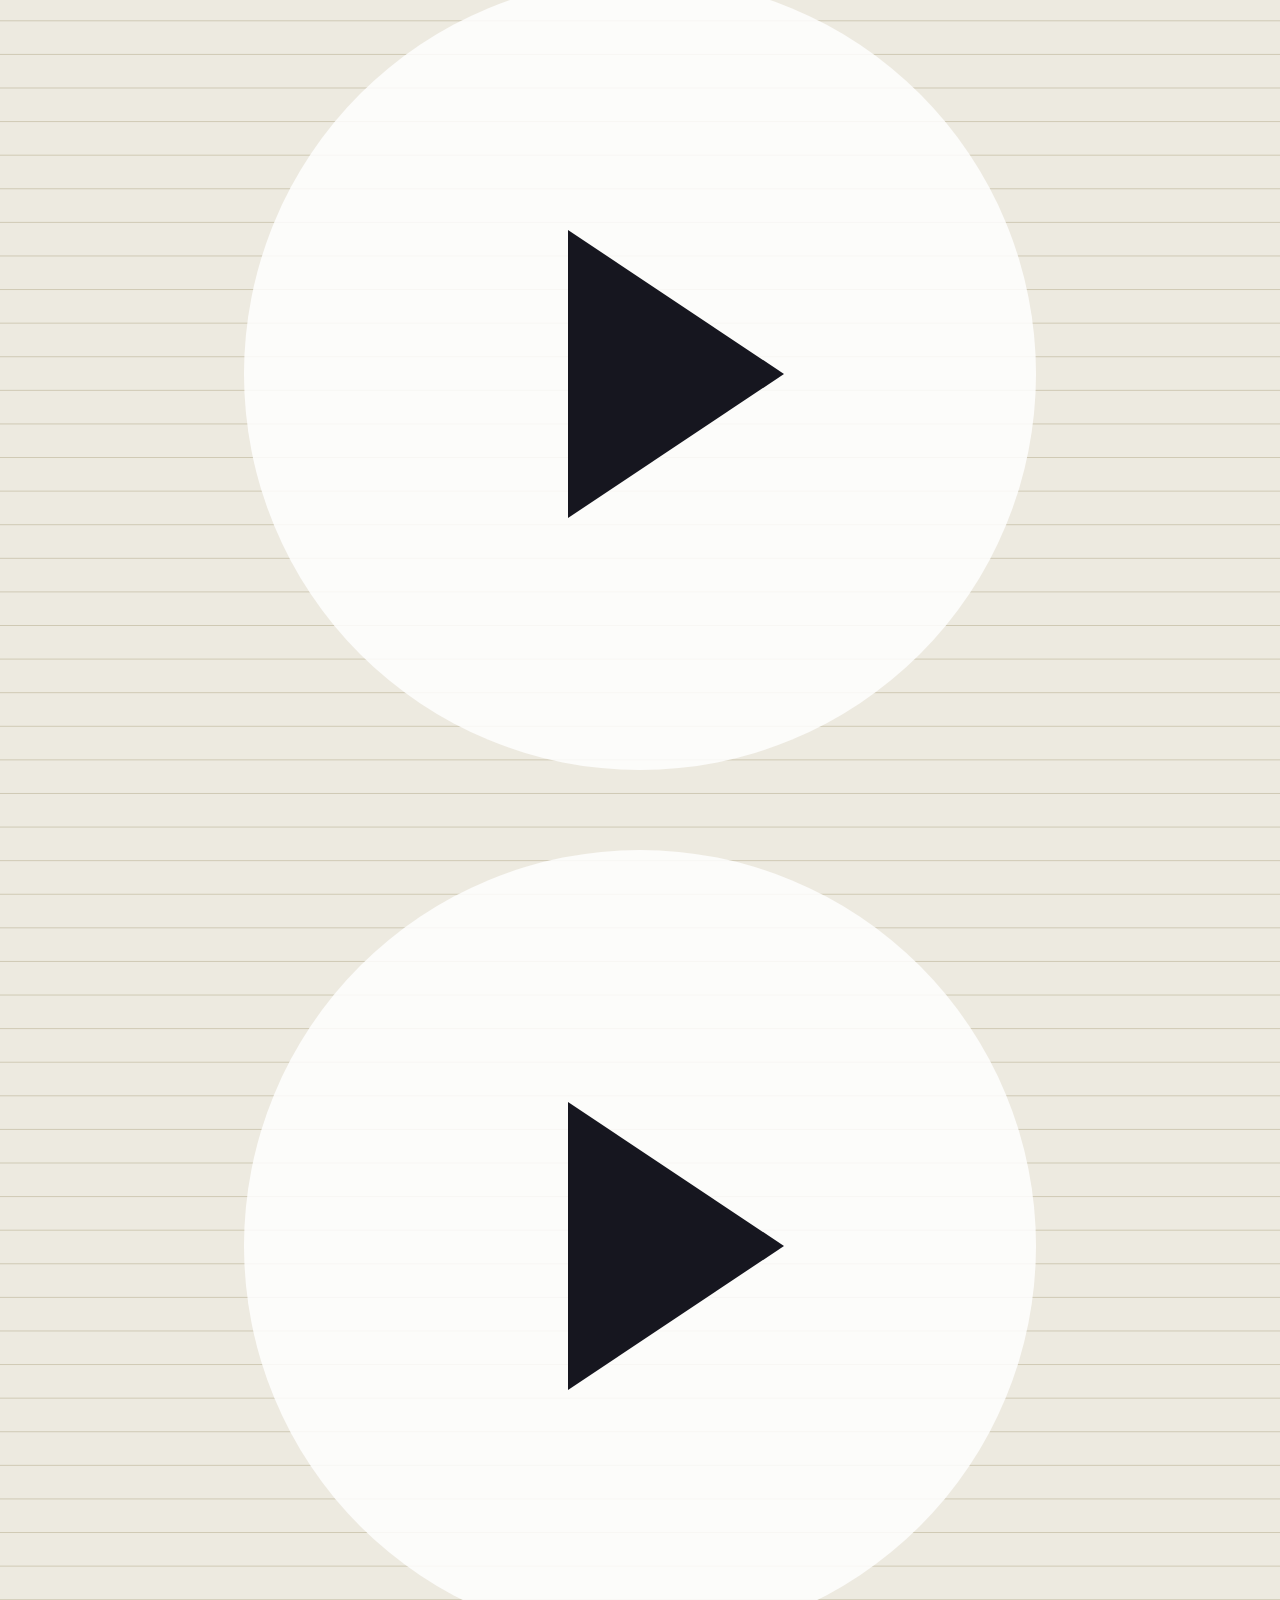
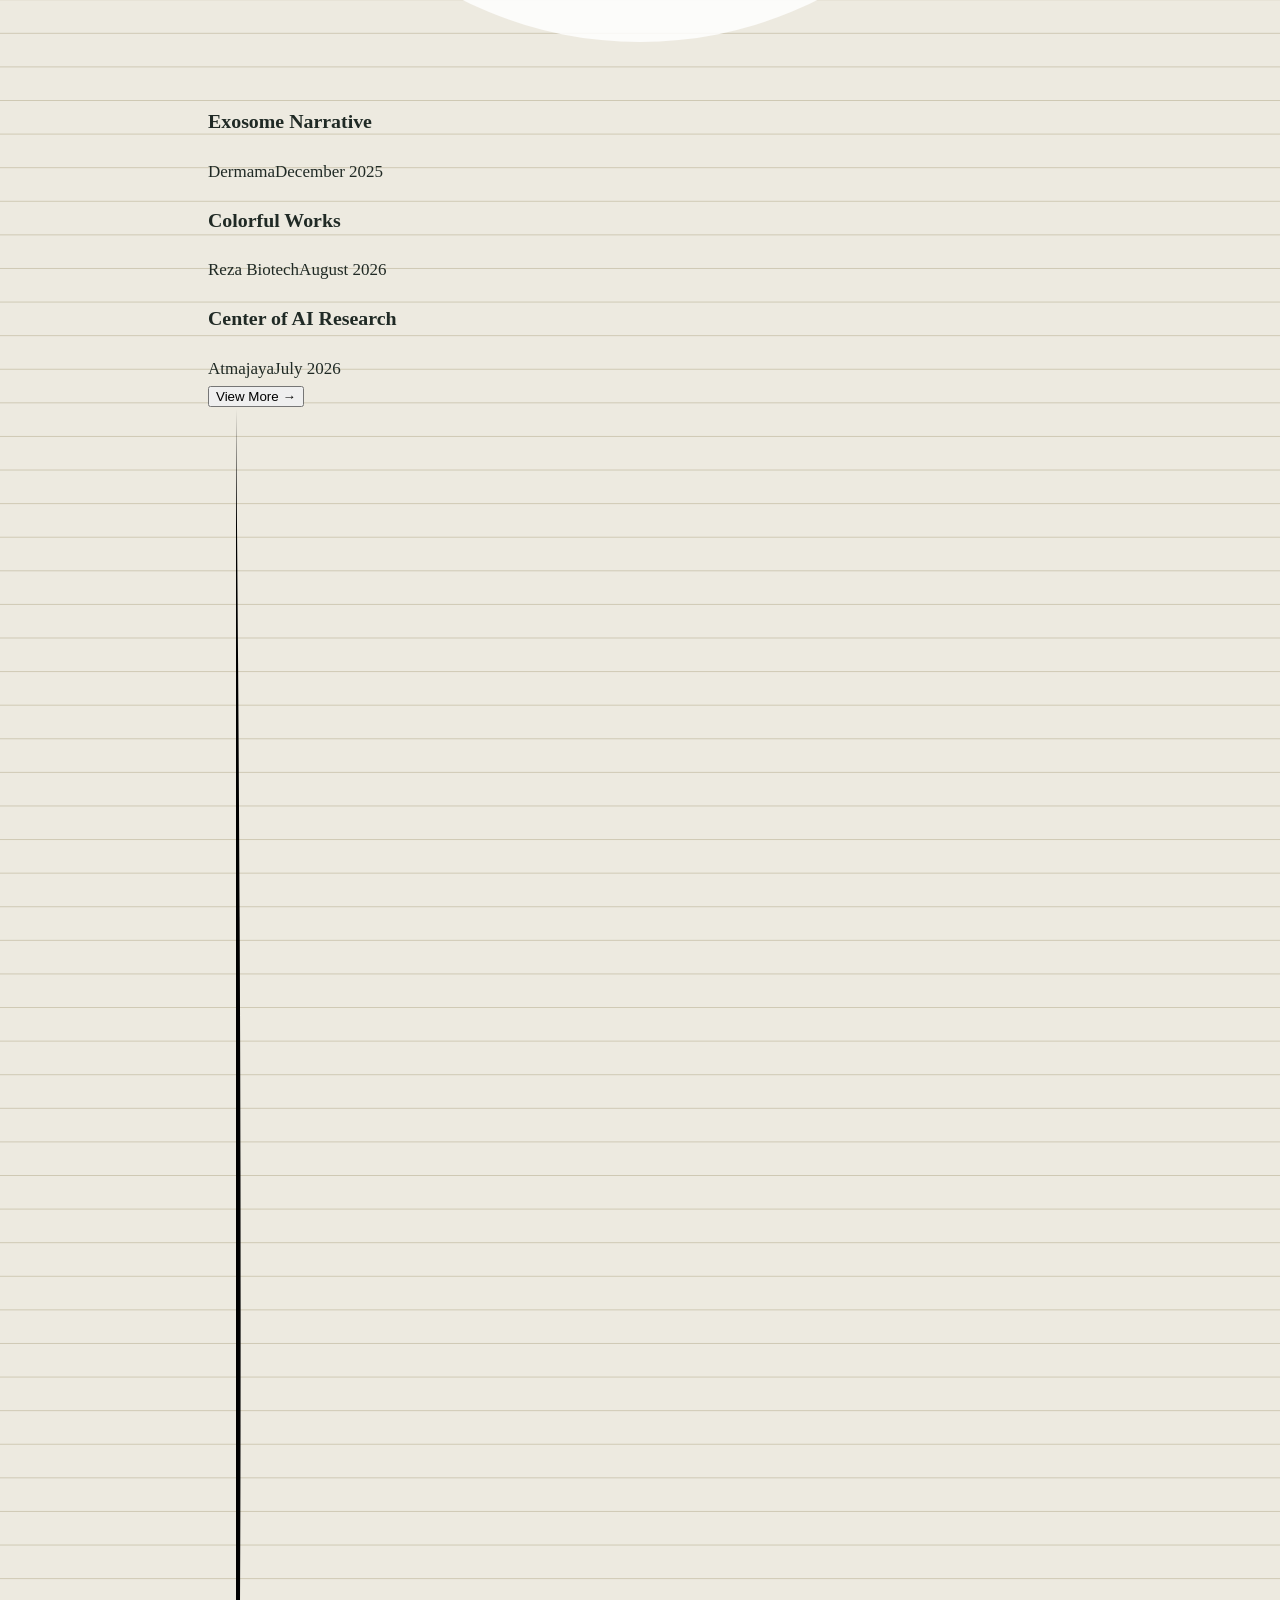
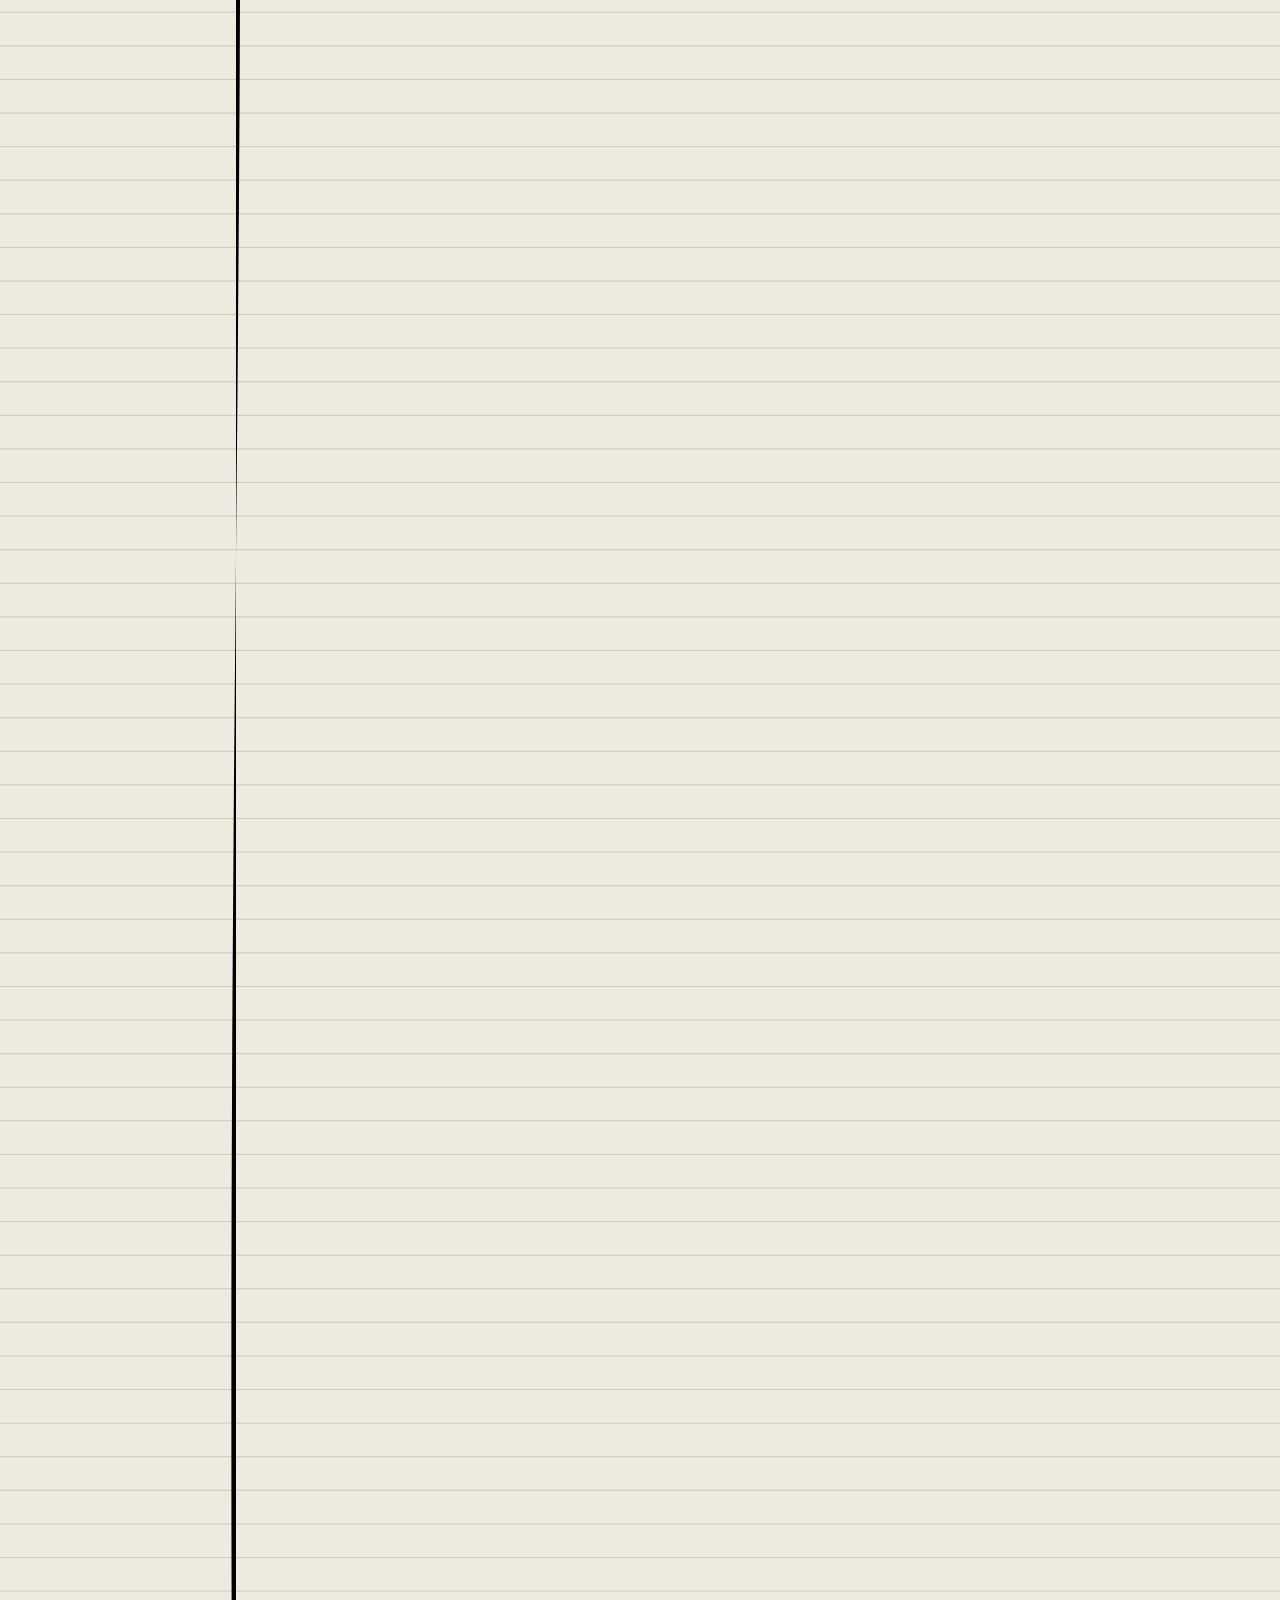
==== commit 3073ad4b: "Update script source in index.html" ====
--- a/Xiyu trial index.html
+++ b/Xiyu trial index.html
@@ -298,7 +298,7 @@
   <div class="footer-bottom">&copy; 2026 Xiyu.Studio. All rights reserved.</div>
 </footer>
 
-<script src="main.js"></script>
+<script src="Xiyu trial main.js"></script>
 
 </body>
 </html>
